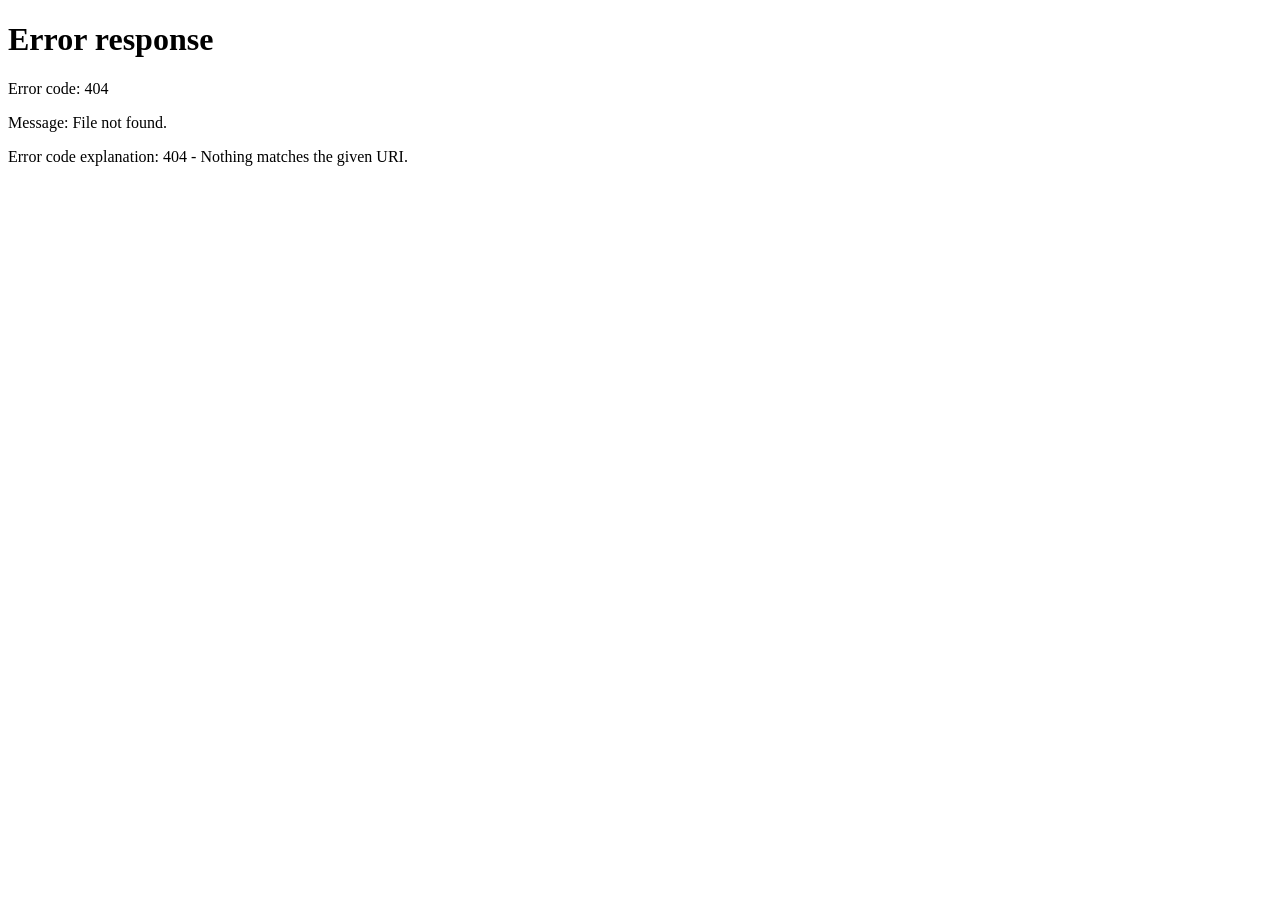
==== docs/index.html @ 3dd73ca5 "Add GitHub Pages entry page" ====
<!DOCTYPE html>
<html lang="zh-CN">
  <head>
    <meta charset="UTF-8" />
    <meta http-equiv="refresh" content="0; url=./cook/" />
    <title>家常菜谱记录</title>
    <meta name="viewport" content="width=device-width, initial-scale=1.0" />
  </head>
  <body>
    <p>正在跳转到菜谱页面：<a href="./cook/">./cook/</a></p>
  </body>
</html>
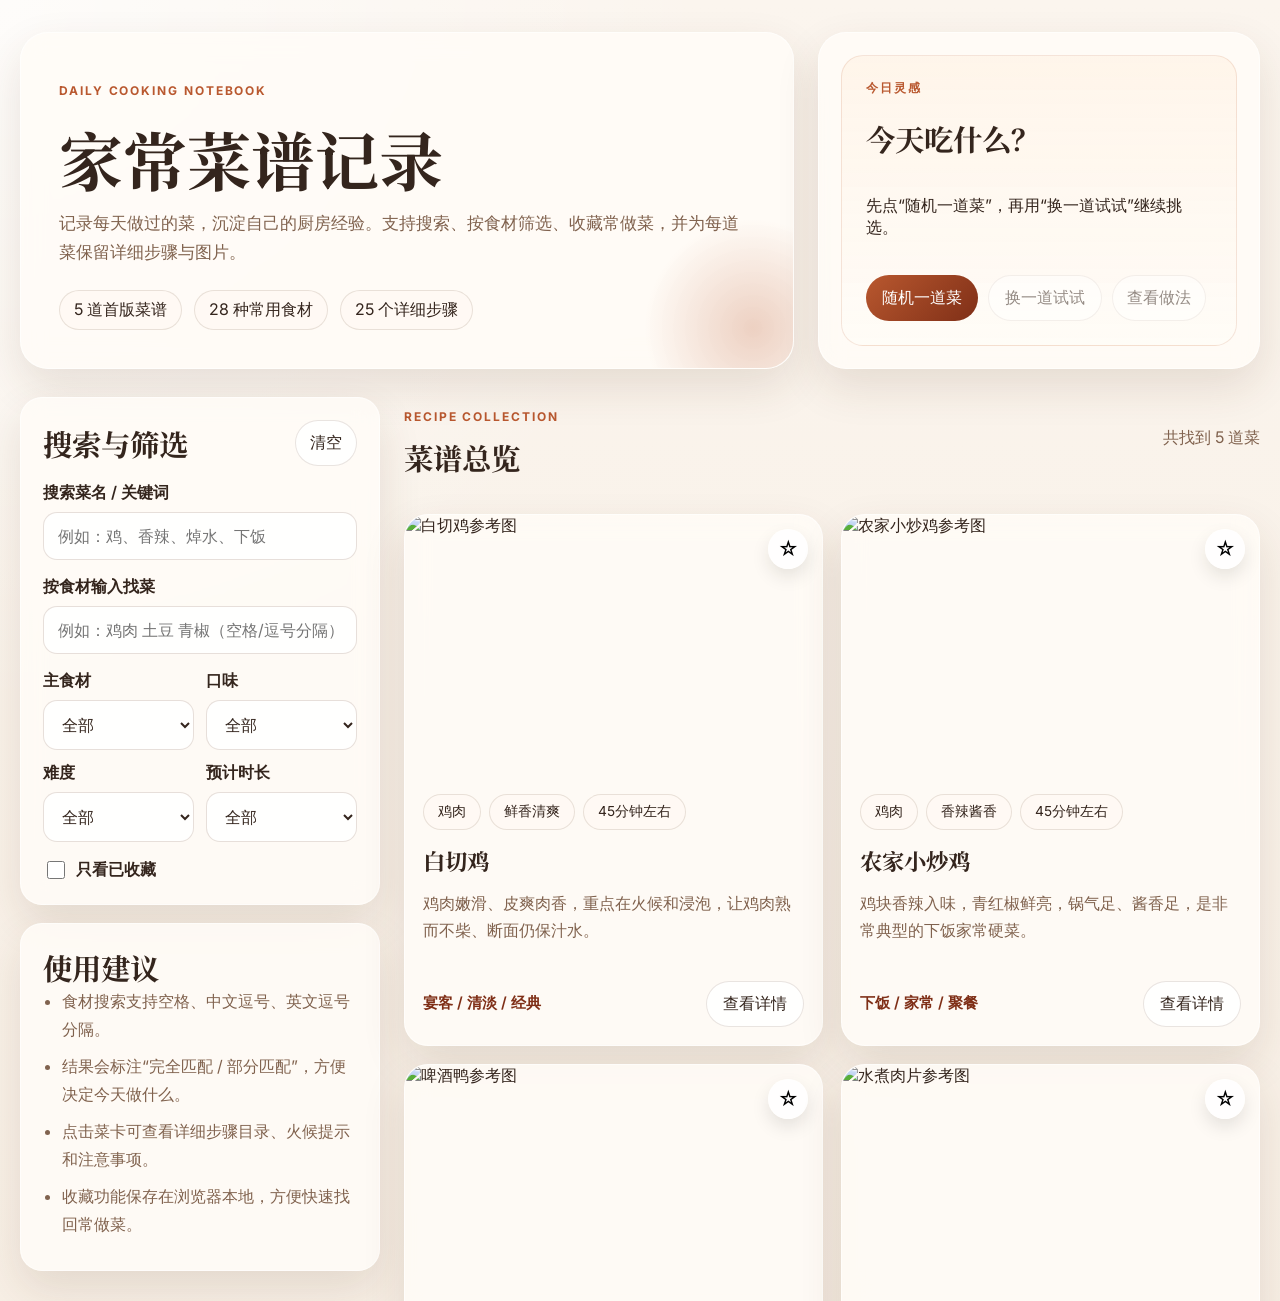
==== commit cb09b2b0: "Trigger GitHub Pages deployment" ====
--- a/docs/index.html
+++ b/docs/index.html
@@ -8,5 +8,6 @@
   </head>
   <body>
     <p>正在跳转到菜谱页面：<a href="./cook/">./cook/</a></p>
+    <!-- redeploy trigger: 2026-08-10 -->
   </body>
 </html>
